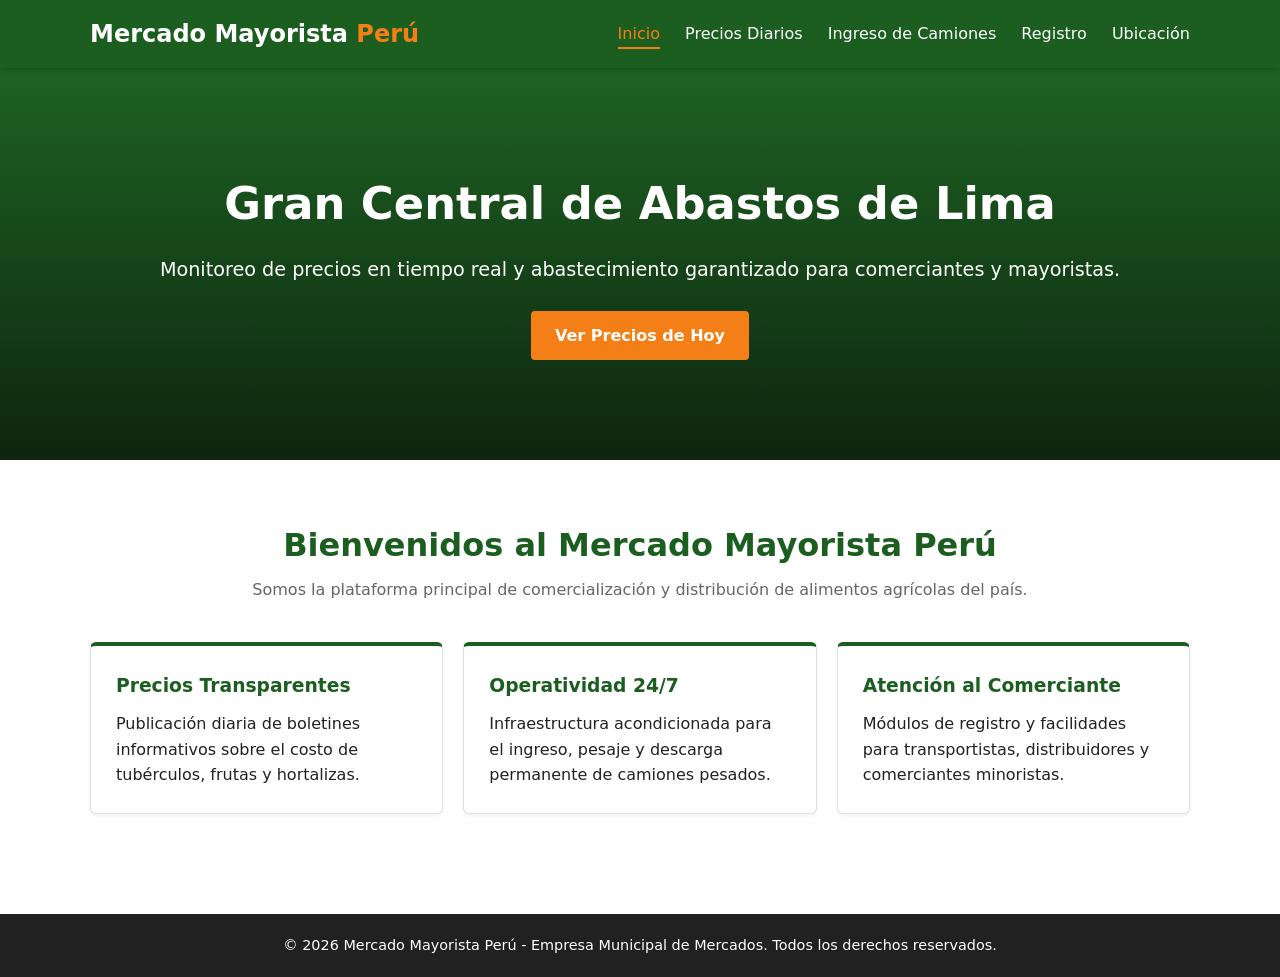
==== html/index.html @ 77eb608f "Primer commit : Estructura HTML y CSS del mercado mayorista" ====
<!DOCTYPE html>
<html lang="es">
<head>
    <meta charset="UTF-8">
    <meta name="viewport" content="width=device-width, initial-scale=1.0">
    <title>Mercado Mayorista Perú - Inicio</title>
    <link rel="stylesheet" href="../css/estilos-globales.css">
    <link rel="stylesheet" href="../css/estilos.inicio.css">
</head>
<body>

    <header class="header">
        <div class="contenedor header-contenido">
            <h1 class="logo">Mercado Mayorista <span>Perú</span></h1>
            <nav class="nav">
                <a href="index.html" class="activo">Inicio</a>
                <a href="precios.html">Precios Diarios</a>
                <a href="horarios.html">Ingreso de Camiones</a>
                <a href="registro.html">Registro</a>
                <a href="contacto.html">Ubicación</a>
            </nav>
        </div>
    </header>

    <main class="hero">
        <div class="contenedor hero-contenido">
            <h2>Gran Central de Abastos de Lima</h2>
            <p>Monitoreo de precios en tiempo real y abastecimiento garantizado para comerciantes y mayoristas.</p>
            <a href="precios.html" class="btn">Ver Precios de Hoy</a>
        </div>
    </main>

    <section class="seccion contenedor">
        <h2 class="titulo-seccion">Bienvenidos al Mercado Mayorista Perú</h2>
        <p class="subtitulo">Somos la plataforma principal de comercialización y distribución de alimentos agrícolas del país.</p>
        <div class="grid-tres-columnas">
            <div class="tarjeta-info">
                <h3>Precios Transparentes</h3>
                <p>Publicación diaria de boletines informativos sobre el costo de tubérculos, frutas y hortalizas.</p>
            </div>
            <div class="tarjeta-info">
                <h3>Operatividad 24/7</h3>
                <p>Infraestructura acondicionada para el ingreso, pesaje y descarga permanente de camiones pesados.</p>
            </div>
            <div class="tarjeta-info">
                <h3>Atención al Comerciante</h3>
                <p>Módulos de registro y facilidades para transportistas, distribuidores y comerciantes minoristas.</p>
            </div>
        </div>
    </section>

    <footer class="footer">
        <div class="contenedor">
            <p>&copy; 2026 Mercado Mayorista Perú - Empresa Municipal de Mercados. Todos los derechos reservados.</p>
        </div>
    </footer>

</body>
</html>
---- css/estilos-globales.css ----
:root {
    --color-primario: #1b5e20;
    --color-secundario: #2e7d32;
    --color-acento: #f57f17;
    --color-oscuro: #212121;
    --color-claro: #ffffff;
    --color-gris: #f4f6f8;
    --color-borde: #e0e0e0;
    --fuente-principal: system-ui, -apple-system, BlinkMacSystemFont, 'Segoe UI', Roboto, sans-serif;
}

* {
    box-sizing: border-box;
    margin: 0;
    padding: 0;
}

html {
    font-family: var(--fuente-principal);
    color: var(--color-oscuro);
    line-height: 1.6;
}

.contenedor {
    width: 90%;
    max-width: 1100px;
    margin: 0 auto;
}

.seccion {
    padding: 60px 0;
}

.titulo-seccion {
    text-align: center;
    font-size: 2rem;
    color: var(--color-primario);
    margin-bottom: 5px;
}

.subtitulo {
    text-align: center;
    color: #666;
    margin-bottom: 40px;
}

.header {
    background-color: var(--color-primario);
    position: sticky;
    top: 0;
    z-index: 100;
    box-shadow: 0 2px 5px rgba(0,0,0,0.2);
}

.header-contenido {
    display: flex;
    justify-content: space-between;
    align-items: center;
    padding: 15px 0;
}

.logo {
    color: var(--color-claro);
    font-size: 1.5rem;
}

.logo span {
    color: var(--color-acento);
}

.nav a {
    color: var(--color-claro);
    text-decoration: none;
    margin-left: 20px;
    font-weight: 500;
    transition: color 0.3s;
    padding-bottom: 4px;
}

.nav a:hover,
.nav a.activo {
    color: var(--color-acento);
    border-bottom: 2px solid var(--color-acento);
}

.footer {
    background-color: var(--color-oscuro);
    color: var(--color-claro);
    text-align: center;
    padding: 20px 0;
    font-size: 0.9rem;
    margin-top: 40px;
}
---- css/estilos.inicio.css ----
.hero {
    background: linear-gradient(rgba(27, 94, 32, 0.85), rgba(0, 0, 0, 0.7)), #2e7d32;
    color: var(--color-claro);
    text-align: center;
    padding: 100px 20px;
}

.hero h2 {
    font-size: 2.8rem;
    margin-bottom: 15px;
}

.hero p {
    font-size: 1.2rem;
    margin-bottom: 25px;
}

.btn {
    display: inline-block;
    background-color: var(--color-acento);
    color: var(--color-claro);
    padding: 12px 24px;
    text-decoration: none;
    font-weight: bold;
    border-radius: 4px;
    transition: background-color 0.3s;
}

.btn:hover {
    background-color: #e65100;
}

.grid-tres-columnas {
    display: grid;
    grid-template-columns: repeat(auto-fit, minmax(280px, 1fr));
    gap: 20px;
}

.tarjeta-info {
    background-color: var(--color-claro);
    padding: 25px;
    border-radius: 6px;
    border: 1px solid var(--color-borde);
    border-top: 4px solid var(--color-primario);
    box-shadow: 0 2px 4px rgba(0,0,0,0.05);
}

.tarjeta-info h3 {
    margin-bottom: 10px;
    color: var(--color-primario);
}
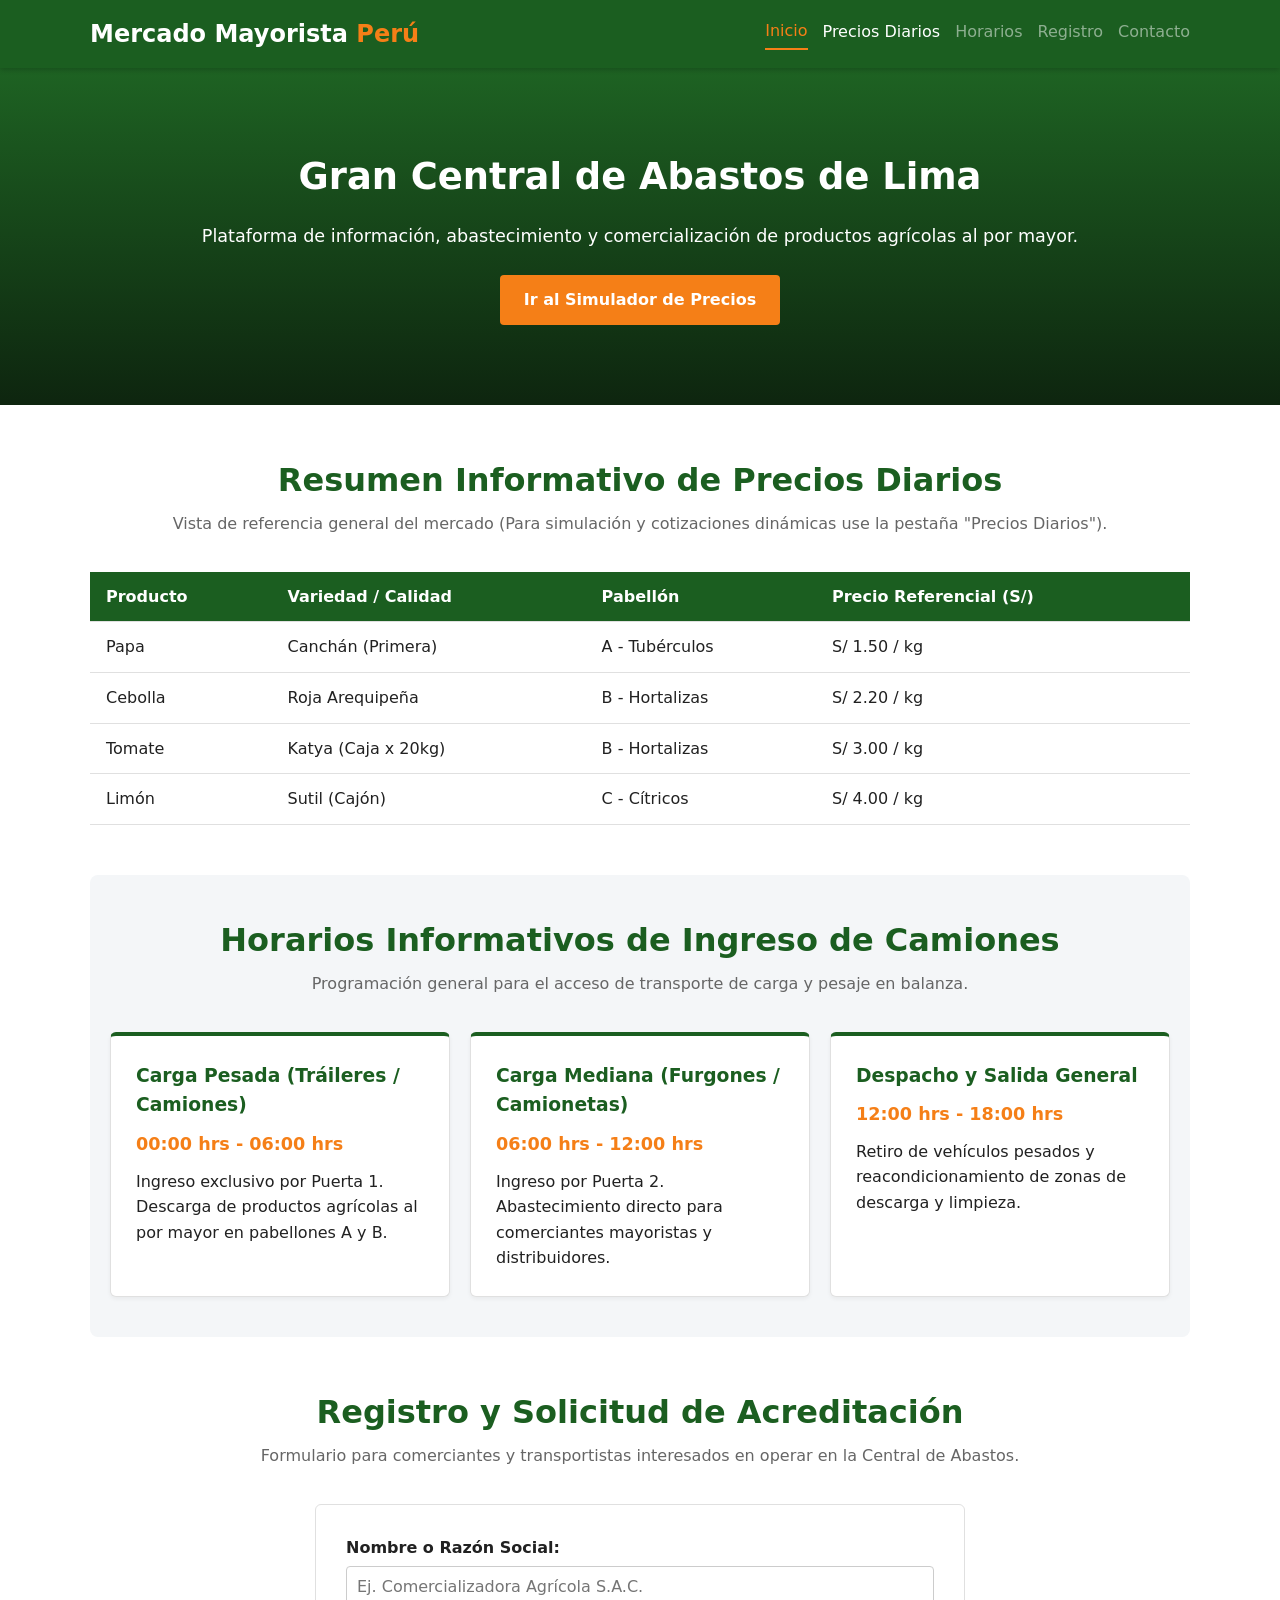
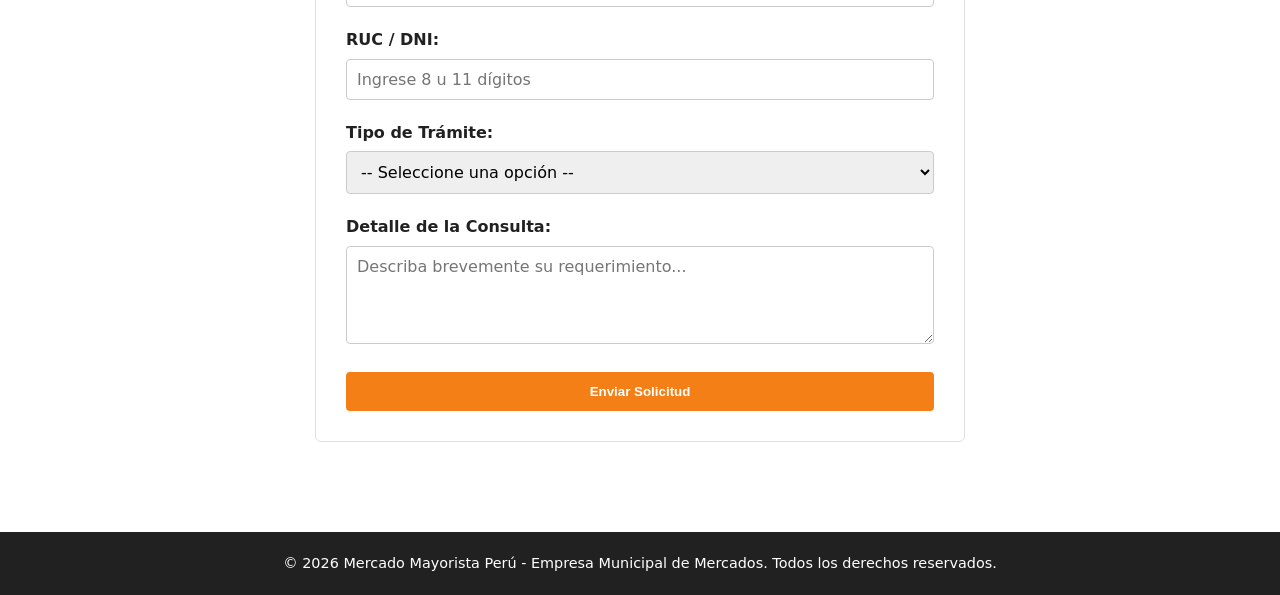
==== commit 70e92204: "Primer commit: proyecto Mercado" ====
--- a/html/index.html
+++ b/html/index.html
@@ -15,9 +15,10 @@
             <nav class="nav">
                 <a href="index.html" class="activo">Inicio</a>
                 <a href="precios.html">Precios Diarios</a>
-                <a href="horarios.html">Ingreso de Camiones</a>
-                <a href="registro.html">Registro</a>
-                <a href="contacto.html">Ubicación</a>
+                
+                <span class="btn-deshabilitado" title="Sección informativa">Horarios</span>
+                <span class="btn-deshabilitado" title="Sección informativa">Registro</span>
+                <span class="btn-deshabilitado" title="Sección informativa">Contacto</span>
             </nav>
         </div>
     </header>
@@ -25,30 +26,115 @@
     <main class="hero">
         <div class="contenedor hero-contenido">
             <h2>Gran Central de Abastos de Lima</h2>
-            <p>Monitoreo de precios en tiempo real y abastecimiento garantizado para comerciantes y mayoristas.</p>
-            <a href="precios.html" class="btn">Ver Precios de Hoy</a>
+            <p>Plataforma de información, abastecimiento y comercialización de productos agrícolas al por mayor.</p>
+            <a href="precios.html" class="btn">Ir al Simulador de Precios</a>
         </div>
     </main>
 
     <section class="seccion contenedor">
-        <h2 class="titulo-seccion">Bienvenidos al Mercado Mayorista Perú</h2>
-        <p class="subtitulo">Somos la plataforma principal de comercialización y distribución de alimentos agrícolas del país.</p>
+        <h2 class="titulo-seccion">Resumen Informativo de Precios Diarios</h2>
+        <p class="subtitulo">Vista de referencia general del mercado (Para simulación y cotizaciones dinámicas use la pestaña "Precios Diarios").</p>
+
+        <div class="tabla-contenedor">
+            <table class="tabla-estatica">
+                <thead>
+                    <tr>
+                        <th>Producto</th>
+                        <th>Variedad / Calidad</th>
+                        <th>Pabellón</th>
+                        <th>Precio Referencial (S/)</th>
+                    </tr>
+                </thead>
+                <tbody>
+                    <tr>
+                        <td>Papa</td>
+                        <td>Canchán (Primera)</td>
+                        <td>A - Tubérculos</td>
+                        <td>S/ 1.50 / kg</td>
+                    </tr>
+                    <tr>
+                        <td>Cebolla</td>
+                        <td>Roja Arequipeña</td>
+                        <td>B - Hortalizas</td>
+                        <td>S/ 2.20 / kg</td>
+                    </tr>
+                    <tr>
+                        <td>Tomate</td>
+                        <td>Katya (Caja x 20kg)</td>
+                        <td>B - Hortalizas</td>
+                        <td>S/ 3.00 / kg</td>
+                    </tr>
+                    <tr>
+                        <td>Limón</td>
+                        <td>Sutil (Cajón)</td>
+                        <td>C - Cítricos</td>
+                        <td>S/ 4.00 / kg</td>
+                    </tr>
+                </tbody>
+            </table>
+        </div>
+    </section>
+
+    <section class="seccion contenedor bg-gris">
+        <h2 class="titulo-seccion">Horarios Informativos de Ingreso de Camiones</h2>
+        <p class="subtitulo">Programación general para el acceso de transporte de carga y pesaje en balanza.</p>
+
         <div class="grid-tres-columnas">
             <div class="tarjeta-info">
-                <h3>Precios Transparentes</h3>
-                <p>Publicación diaria de boletines informativos sobre el costo de tubérculos, frutas y hortalizas.</p>
+                <h3>Carga Pesada (Tráileres / Camiones)</h3>
+                <p class="resaltado-horario">00:00 hrs - 06:00 hrs</p>
+                <p>Ingreso exclusivo por Puerta 1. Descarga de productos agrícolas al por mayor en pabellones A y B.</p>
             </div>
+
             <div class="tarjeta-info">
-                <h3>Operatividad 24/7</h3>
-                <p>Infraestructura acondicionada para el ingreso, pesaje y descarga permanente de camiones pesados.</p>
+                <h3>Carga Mediana (Furgones / Camionetas)</h3>
+                <p class="resaltado-horario">06:00 hrs - 12:00 hrs</p>
+                <p>Ingreso por Puerta 2. Abastecimiento directo para comerciantes mayoristas y distribuidores.</p>
             </div>
+
             <div class="tarjeta-info">
-                <h3>Atención al Comerciante</h3>
-                <p>Módulos de registro y facilidades para transportistas, distribuidores y comerciantes minoristas.</p>
+                <h3>Despacho y Salida General</h3>
+                <p class="resaltado-horario">12:00 hrs - 18:00 hrs</p>
+                <p>Retiro de vehículos pesados y reacondicionamiento de zonas de descarga y limpieza.</p>
             </div>
         </div>
     </section>
 
+    <section class="seccion contenedor" id="registro-seccion">
+        <h2 class="titulo-seccion">Registro y Solicitud de Acreditación</h2>
+        <p class="subtitulo">Formulario para comerciantes y transportistas interesados en operar en la Central de Abastos.</p>
+
+        <form class="formulario" onsubmit="event.preventDefault(); alert('Solicitud registrada correctamente.');">
+            <div class="campo">
+                <label for="nombre">Nombre o Razón Social:</label>
+                <input type="text" id="nombre" name="nombre" required placeholder="Ej. Comercializadora Agrícola S.A.C.">
+            </div>
+
+            <div class="campo">
+                <label for="ruc">RUC / DNI:</label>
+                <input type="text" id="ruc" name="ruc" required maxlength="11" placeholder="Ingrese 8 u 11 dígitos">
+            </div>
+
+            <div class="campo">
+                <label for="tipo">Tipo de Trámite:</label>
+                <select id="tipo" name="tipo" required>
+                    <option value="" disabled selected>-- Seleccione una opción --</option>
+                    <option value="ingreso">Pase de Ingreso Vehicular</option>
+                    <option value="puesto">Solicitud de Puesto en Pabellón</option>
+                    <option value="boletin">Suscripción Informativa</option>
+                </select>
+            </div>
+
+            <div class="campo">
+                <label for="mensaje">Detalle de la Consulta:</label>
+                <textarea id="mensaje" name="mensaje" rows="4" placeholder="Describa brevemente su requerimiento..."></textarea>
+            </div>
+
+            <button type="submit" class="btn btn-bloque">Enviar Solicitud</button>
+        </form>
+    </section>
+
+    <!-- Pie de Página -->
     <footer class="footer">
         <div class="contenedor">
             <p>&copy; 2026 Mercado Mayorista Perú - Empresa Municipal de Mercados. Todos los derechos reservados.</p>
--- a/css/estilos-globales.css
+++ b/css/estilos-globales.css
@@ -28,7 +28,13 @@
 }
 
 .seccion {
-    padding: 60px 0;
+    padding: 50px 0;
+}
+
+.bg-gris {
+    background-color: var(--color-gris);
+    border-radius: 8px;
+    padding: 40px 20px;
 }
 
 .titulo-seccion {
@@ -41,7 +47,7 @@
 .subtitulo {
     text-align: center;
     color: #666;
-    margin-bottom: 40px;
+    margin-bottom: 35px;
 }
 
 .header {
@@ -68,10 +74,15 @@
     color: var(--color-acento);
 }
 
+.nav {
+    display: flex;
+    align-items: center;
+    gap: 15px;
+}
+
 .nav a {
     color: var(--color-claro);
     text-decoration: none;
-    margin-left: 20px;
     font-weight: 500;
     transition: color 0.3s;
     padding-bottom: 4px;
@@ -83,6 +94,14 @@
     border-bottom: 2px solid var(--color-acento);
 }
 
+.btn-deshabilitado {
+    color: rgba(255, 255, 255, 0.5);
+    font-weight: 500;
+    cursor: default;
+    user-select: none;
+    padding-bottom: 4px;
+}
+
 .footer {
     background-color: var(--color-oscuro);
     color: var(--color-claro);
--- a/css/estilos.inicio.css
+++ b/css/estilos.inicio.css
@@ -1,17 +1,18 @@
+/* Banner Hero */
 .hero {
     background: linear-gradient(rgba(27, 94, 32, 0.85), rgba(0, 0, 0, 0.7)), #2e7d32;
     color: var(--color-claro);
     text-align: center;
-    padding: 100px 20px;
+    padding: 80px 20px;
 }
 
 .hero h2 {
-    font-size: 2.8rem;
+    font-size: 2.3rem;
     margin-bottom: 15px;
 }
 
 .hero p {
-    font-size: 1.2rem;
+    font-size: 1.1rem;
     margin-bottom: 25px;
 }
 
@@ -23,6 +24,8 @@
     text-decoration: none;
     font-weight: bold;
     border-radius: 4px;
+    border: none;
+    cursor: pointer;
     transition: background-color 0.3s;
 }
 
@@ -30,6 +33,30 @@
     background-color: #e65100;
 }
 
+/* Tabla Estática Informativa */
+.tabla-contenedor {
+    overflow-x: auto;
+}
+
+.tabla-estatica {
+    width: 100%;
+    border-collapse: collapse;
+    background-color: var(--color-claro);
+    box-shadow: 0 1px 3px rgba(0,0,0,0.1);
+}
+
+.tabla-estatica th, .tabla-estatica td {
+    padding: 12px 16px;
+    border-bottom: 1px solid var(--color-borde);
+    text-align: left;
+}
+
+.tabla-estatica th {
+    background-color: var(--color-primario);
+    color: var(--color-claro);
+}
+
+/* Tarjetas de Horarios */
 .grid-tres-columnas {
     display: grid;
     grid-template-columns: repeat(auto-fit, minmax(280px, 1fr));
@@ -48,4 +75,54 @@
 .tarjeta-info h3 {
     margin-bottom: 10px;
     color: var(--color-primario);
+}
+
+.resaltado-horario {
+    font-weight: bold;
+    color: var(--color-acento);
+    font-size: 1.1rem;
+    margin-bottom: 10px;
+}
+
+/* Formulario Estático */
+.formulario {
+    max-width: 650px;
+    margin: 0 auto;
+    background-color: var(--color-claro);
+    padding: 30px;
+    border: 1px solid var(--color-borde);
+    border-radius: 6px;
+}
+
+.campo {
+    margin-bottom: 20px;
+}
+
+.campo label {
+    display: block;
+    margin-bottom: 6px;
+    font-weight: bold;
+}
+
+.campo input, 
+.campo select, 
+.campo textarea {
+    width: 100%;
+    padding: 10px;
+    border: 1px solid #ccc;
+    border-radius: 4px;
+    font-family: inherit;
+    font-size: 1rem;
+}
+
+.campo input:focus, 
+.campo select:focus, 
+.campo textarea:focus {
+    outline: none;
+    border-color: var(--color-secundario);
+    box-shadow: 0 0 4px rgba(46, 125, 50, 0.4);
+}
+
+.btn-bloque {
+    width: 100%;
 }
